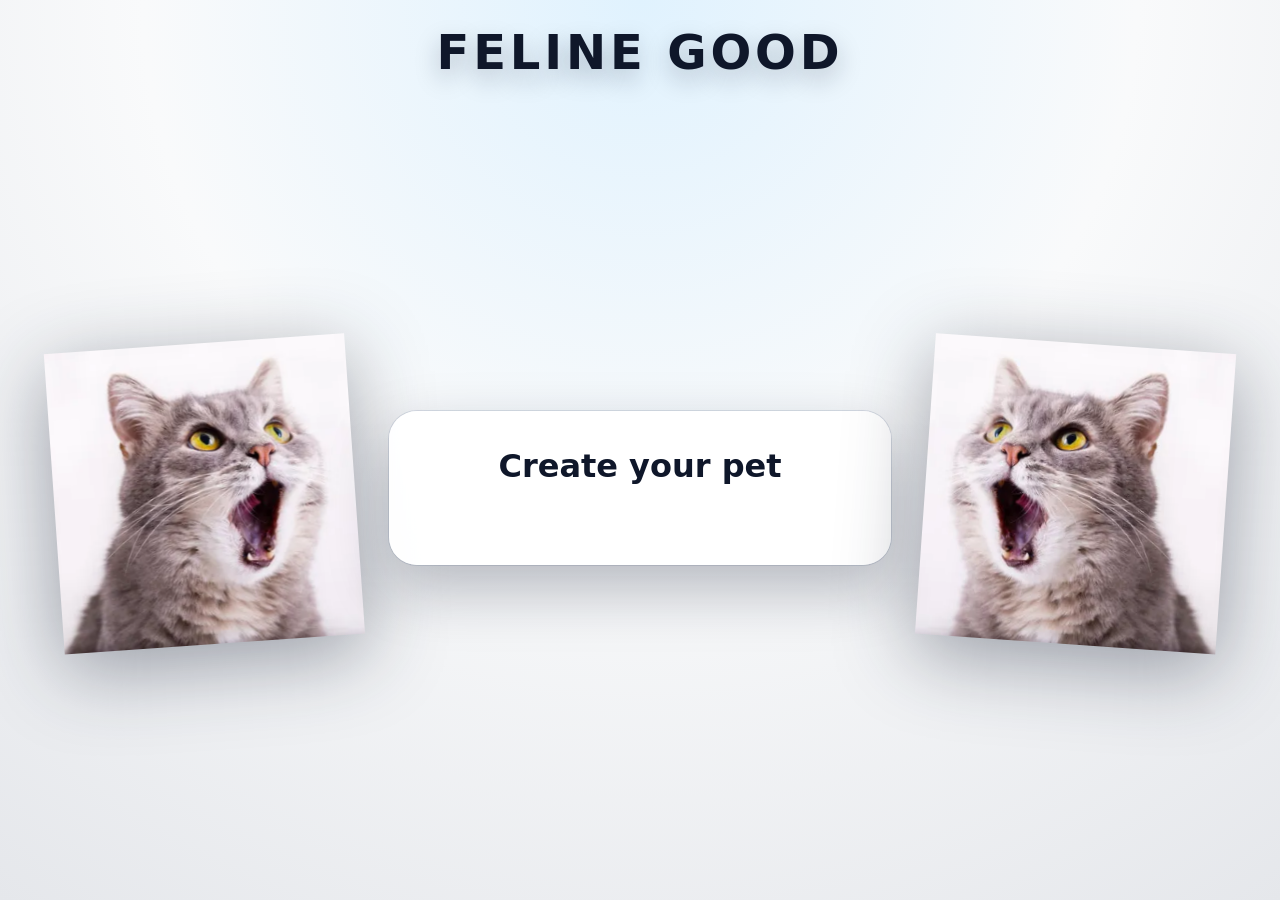
==== create-pet.html @ 7971389a "Started on pet creation page and other minor adjustments" ====
<!DOCTYPE html>
<html lang="en">
<head>
    <meta charset="UTF-8">
    <meta name="viewport" content="width=device-width, initial-scale=1.0">
    <link rel="stylesheet" href="css/login-register.css">
    <script src="js/auth.js" defer></script>
    <title>Feline Good | Create Pet</title>
</head>
<body>
    <div class="main-container">
        <header>
            <a href="index.html" id="title-link"><h1>Feline Good</h1></a>
        </header>
        <main>
            <div class="banner banner-left">
                <img src="media/cat-right.png" alt="An image of a cat looking to the right with a wide open mouth.">
            </div>
            <div id="main-content">
                <h2>Create your pet</h2>
                <p id="message"></p>
                
            </div>
            <div class="banner banner-right">
                <img src="media/cat-left.png" alt="An image of a cat looking to the left with a wide open mouth.">
            </div>
        </main>
    </div>
</body>
</html>
---- css/login-register.css ----
/* Global reset and base styles */
* {
	margin: 0;
	padding: 0;
	box-sizing: border-box;
}

html,
body {
	height: 100%;
}

body {
	font-family: system-ui, -apple-system, BlinkMacSystemFont, "Segoe UI", sans-serif;
	color: #111827; /* slate-900 */
	background: radial-gradient(circle at top, #e0f2fe 0, #f9fafb 45%, #e5e7eb 100%);
}

img {
	max-width: 100%;
	height: auto;
	display: block;
}

button {
	font: inherit;
}

/* Layout */
.main-container {
	min-height: 100vh;
	display: flex;
	flex-direction: column;
}

header {
	padding: 1.5rem 1.5rem 0.75rem;
}

header h1 {
	text-align: center;
	font-size: clamp(2rem, 3vw + 1rem, 3rem);
	letter-spacing: 0.08em;
	text-transform: uppercase;
	color: #0f172a; /* slate-900 */
	text-shadow: 0 10px 25px rgba(15, 23, 42, 0.25);
}

#title-link {
	text-decoration: none;
	color: inherit;
}

main {
	flex: 1;
	display: grid;
	grid-template-columns: minmax(0, 1.2fr) minmax(0, 2fr) minmax(0, 1.2fr);
	align-items: center;
	gap: 1.5rem;
	padding: 1.5rem clamp(1.5rem, 5vw, 4rem) 2.5rem;
}

/* Banners */
.banner {
	display: flex;
	justify-content: center;
	align-items: center;
}

.banner img {
	max-height: 380px;
	filter: drop-shadow(0 18px 40px rgba(15, 23, 42, 0.4));
	transform-origin: center bottom;
	transition: transform 250ms ease-out, filter 250ms ease-out;
}

.banner-left img {
	transform: rotate(-4deg) translateY(6px);
}

.banner-right img {
	transform: rotate(4deg) translateY(6px);
}

.banner img:hover {
	transform: translateY(-6px) scale(1.03);
	filter: drop-shadow(0 25px 55px rgba(15, 23, 42, 0.55));
}

/* Card in the middle */
#main-content {
	position: relative;
	background: rgba(255, 255, 255, 0.94);
	border-radius: 1.75rem;
	padding: 2.25rem 2.5rem 2.5rem;
	box-shadow:
		0 24px 60px rgba(15, 23, 42, 0.28),
		0 0 0 1px rgba(148, 163, 184, 0.3);
	display: flex;
	flex-direction: column;
	align-items: center;
	text-align: center;
	backdrop-filter: blur(18px);
}

#main-content h2 {
	font-size: 2rem;
	color: #0f172a;
	margin-bottom: 1.5rem;
}

#message {
    color: #dc2626; /* red-600 */
    font-weight: 600;
    margin-bottom: 1rem;
}

#mobile-img {
	width: 120px;
	aspect-ratio: 1 / 1;
	border-radius: 20px;
	border: 4px solid #f97316; /* orange-500 */
	box-shadow: 0 14px 30px rgba(249, 115, 22, 0.5);
	object-fit: cover;
	margin-bottom: 1.25rem;
}

#intro-paragraph {
	font-size: 1.05rem;
	line-height: 1.7;
	color: #4b5563; /* gray-600 */
	max-width: 34rem;
	margin-bottom: 1.75rem;
}

/* Form styles */
#main-content form {
	width: 100%;
	max-width: 400px;
	display: flex;
	flex-direction: column;
	gap: 1rem;
	margin-bottom: 1.5rem;
}

#main-content label {
	text-align: left;
	font-weight: 600;
	font-size: 0.95rem;
	color: #374151; /* gray-700 */
	margin-bottom: -0.5rem;
}

#main-content input[type="text"],
#main-content input[type="password"] {
	width: 100%;
	padding: 0.85rem 1.1rem;
	border: 2px solid #d1d5db; /* gray-300 */
	border-radius: 0.75rem;
	font-size: 1rem;
	color: #111827;
	background: #ffffff;
	transition: border-color 150ms ease-out, box-shadow 150ms ease-out;
}

#main-content input[type="text"]:focus,
#main-content input[type="password"]:focus {
	outline: none;
	border-color: #f97316; /* orange-500 */
	box-shadow: 0 0 0 3px rgba(249, 115, 22, 0.1);
}

#main-content form button[type="submit"] {
	margin-top: 0.5rem;
	background: linear-gradient(135deg, #f97316, #fb923c);
	color: #111827;
	border: none;
	border-radius: 999px;
	padding: 0.9rem 1.9rem;
	font-weight: 600;
	font-size: 0.98rem;
	cursor: pointer;
	transition: transform 150ms ease-out, box-shadow 150ms ease-out;
	box-shadow: 0 14px 30px rgba(15, 23, 42, 0.18);
	position: relative;
}

#main-content form button[type="submit"]::after {
	content: "";
	position: absolute;
	inset: 0;
	border-radius: inherit;
	border: 1px solid rgba(255, 255, 255, 0.4);
	pointer-events: none;
}

#main-content form button[type="submit"]:hover {
	transform: translateY(-1px) scale(1.02);
	box-shadow: 0 18px 40px rgba(15, 23, 42, 0.3);
}

#main-content form button[type="submit"]:active {
	transform: translateY(1px) scale(0.99);
	box-shadow: 0 8px 18px rgba(15, 23, 42, 0.2);
}

#main-content p {
	font-size: 0.95rem;
	color: #6b7280; /* gray-500 */
}

#main-content a {
	color: #f97316; /* orange-500 */
	text-decoration: none;
	font-weight: 600;
	transition: color 150ms ease-out;
}

#main-content a:hover {
	color: #ea580c; /* orange-600 */
	text-decoration: underline;
}

/* Buttons */
#main-content button {
	position: relative;
	border: none;
	border-radius: 999px;
	padding: 0.9rem 1.9rem;
	font-weight: 600;
	font-size: 0.98rem;
	cursor: pointer;
	transition: transform 150ms ease-out, box-shadow 150ms ease-out, background-color 150ms ease-out, color 150ms ease-out;
	box-shadow: 0 14px 30px rgba(15, 23, 42, 0.18);
}

#login-btn {
	background: linear-gradient(135deg, #f97316, #fb923c);
	color: #111827;
	margin-right: 0.75rem;
}

#register-btn {
	background: #111827;
	color: #f9fafb;
}

#main-content button::after {
	content: "";
	position: absolute;
	inset: 0;
	border-radius: inherit;
	border: 1px solid rgba(255, 255, 255, 0.4);
	pointer-events: none;
}

#main-content button:hover {
	transform: translateY(-1px) scale(1.02);
	box-shadow: 0 18px 40px rgba(15, 23, 42, 0.3);
}

#main-content button:active {
	transform: translateY(1px) scale(0.99);
	box-shadow: 0 8px 18px rgba(15, 23, 42, 0.2);
}

/* Responsive adjustments */
@media (max-width: 800px) {
	main {
		grid-template-columns: 1fr;
		padding-inline: 1.25rem;
		padding-block: 1.25rem 2.25rem;
	}

	.banner {
		display: none;
	}

	#main-content {
		max-width: 480px;
		margin-inline: auto;
		padding-inline: 1.75rem;
	}
}
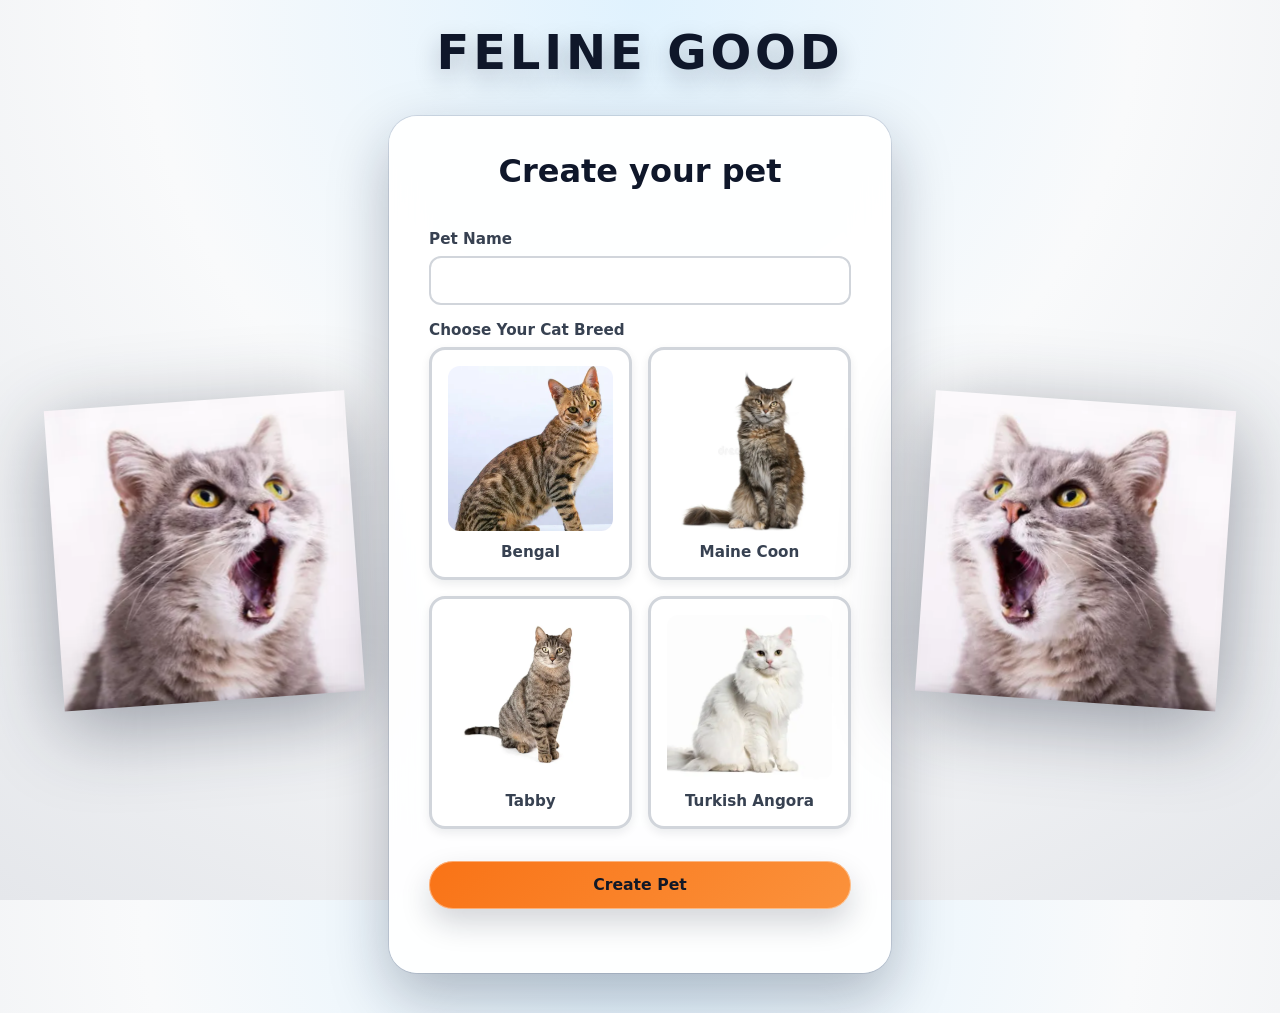
==== commit 26ecbe21: "Pet creation html css almost done" ====
--- a/create-pet.html
+++ b/create-pet.html
@@ -3,7 +3,7 @@
 <head>
     <meta charset="UTF-8">
     <meta name="viewport" content="width=device-width, initial-scale=1.0">
-    <link rel="stylesheet" href="css/login-register.css">
+    <link rel="stylesheet" href="css/create-pet.css">
     <script src="js/auth.js" defer></script>
     <title>Feline Good | Create Pet</title>
 </head>
@@ -19,7 +19,47 @@
             <div id="main-content">
                 <h2>Create your pet</h2>
                 <p id="message"></p>
-                
+                <form id="creation-form">
+                    <label for="pet-name">Pet Name</label>
+                    <input type="text" id="pet-name" name="pet-name" required>
+                    
+                    <label>Choose Your Cat Breed</label>
+                    <div class="breed-grid">
+                        <label class="breed-option">
+                            <input type="radio" name="breed" value="bengal-cat" required>
+                            <div class="breed-card">
+                                <img src="media/bengal-cat.png" alt="Bengal cat">
+                                <span class="breed-name">Bengal</span>
+                            </div>
+                        </label>
+                        
+                        <label class="breed-option">
+                            <input type="radio" name="breed" value="maine-coon" required>
+                            <div class="breed-card">
+                                <img src="media/maine-coon.png" alt="Maine Coon cat">
+                                <span class="breed-name">Maine Coon</span>
+                            </div>
+                        </label>
+                        
+                        <label class="breed-option">
+                            <input type="radio" name="breed" value="tabby-cat" required>
+                            <div class="breed-card">
+                                <img src="media/tabby-cat.png" alt="Tabby cat">
+                                <span class="breed-name">Tabby</span>
+                            </div>
+                        </label>
+                        
+                        <label class="breed-option">
+                            <input type="radio" name="breed" value="turkish-angora" required>
+                            <div class="breed-card">
+                                <img src="media/turkish-angora.png" alt="Turkish Angora cat">
+                                <span class="breed-name">Turkish Angora</span>
+                            </div>
+                        </label>
+                    </div>
+                    
+                    <button type="submit">Create Pet</button>
+                </form>
             </div>
             <div class="banner banner-right">
                 <img src="media/cat-left.png" alt="An image of a cat looking to the left with a wide open mouth.">
--- a/css/create-pet.css
+++ b/css/create-pet.css
@@ -0,0 +1,352 @@
+/* Global reset and base styles */
+* {
+	margin: 0;
+	padding: 0;
+	box-sizing: border-box;
+}
+
+html,
+body {
+	height: 100%;
+}
+
+body {
+	font-family: system-ui, -apple-system, BlinkMacSystemFont, "Segoe UI", sans-serif;
+	color: #111827; /* slate-900 */
+	background: radial-gradient(circle at top, #e0f2fe 0, #f9fafb 45%, #e5e7eb 100%);
+}
+
+img {
+	max-width: 100%;
+	height: auto;
+	display: block;
+}
+
+button {
+	font: inherit;
+}
+
+/* Layout */
+.main-container {
+	min-height: 100vh;
+	display: flex;
+	flex-direction: column;
+}
+
+header {
+	padding: 1.5rem 1.5rem 0.75rem;
+}
+
+header h1 {
+	text-align: center;
+	font-size: clamp(2rem, 3vw + 1rem, 3rem);
+	letter-spacing: 0.08em;
+	text-transform: uppercase;
+	color: #0f172a; /* slate-900 */
+	text-shadow: 0 10px 25px rgba(15, 23, 42, 0.25);
+}
+
+#title-link {
+	text-decoration: none;
+	color: inherit;
+}
+
+main {
+	flex: 1;
+	display: grid;
+	grid-template-columns: minmax(0, 1.2fr) minmax(0, 2fr) minmax(0, 1.2fr);
+	align-items: center;
+	gap: 1.5rem;
+	padding: 1.5rem clamp(1.5rem, 5vw, 4rem) 2.5rem;
+}
+
+/* Banners */
+.banner {
+	display: flex;
+	justify-content: center;
+	align-items: center;
+}
+
+.banner img {
+	max-height: 380px;
+	filter: drop-shadow(0 18px 40px rgba(15, 23, 42, 0.4));
+	transform-origin: center bottom;
+	transition: transform 250ms ease-out, filter 250ms ease-out;
+}
+
+.banner-left img {
+	transform: rotate(-4deg) translateY(6px);
+}
+
+.banner-right img {
+	transform: rotate(4deg) translateY(6px);
+}
+
+.banner img:hover {
+	transform: translateY(-6px) scale(1.03);
+	filter: drop-shadow(0 25px 55px rgba(15, 23, 42, 0.55));
+}
+
+/* Card in the middle */
+#main-content {
+	position: relative;
+	background: rgba(255, 255, 255, 0.94);
+	border-radius: 1.75rem;
+	padding: 2.25rem 2.5rem 2.5rem;
+	box-shadow:
+		0 24px 60px rgba(15, 23, 42, 0.28),
+		0 0 0 1px rgba(148, 163, 184, 0.3);
+	display: flex;
+	flex-direction: column;
+	align-items: center;
+	text-align: center;
+	backdrop-filter: blur(18px);
+}
+
+#main-content h2 {
+	font-size: 2rem;
+	color: #0f172a;
+	margin-bottom: 1.5rem;
+}
+
+#message {
+    color: #dc2626; /* red-600 */
+    font-weight: 600;
+    margin-bottom: 1rem;
+}
+
+#mobile-img {
+	width: 120px;
+	aspect-ratio: 1 / 1;
+	border-radius: 20px;
+	border: 4px solid #f97316; /* orange-500 */
+	box-shadow: 0 14px 30px rgba(249, 115, 22, 0.5);
+	object-fit: cover;
+	margin-bottom: 1.25rem;
+}
+
+#intro-paragraph {
+	font-size: 1.05rem;
+	line-height: 1.7;
+	color: #4b5563; /* gray-600 */
+	max-width: 34rem;
+	margin-bottom: 1.75rem;
+}
+
+/* Form styles */
+#main-content form {
+	width: 100%;
+	max-width: 600px;
+	display: flex;
+	flex-direction: column;
+	gap: 1rem;
+	margin-bottom: 1.5rem;
+}
+
+#main-content label {
+	text-align: left;
+	font-weight: 600;
+	font-size: 0.95rem;
+	color: #374151; /* gray-700 */
+	margin-bottom: -0.5rem;
+}
+
+#main-content input[type="text"],
+#main-content input[type="password"] {
+	width: 100%;
+	padding: 0.85rem 1.1rem;
+	border: 2px solid #d1d5db; /* gray-300 */
+	border-radius: 0.75rem;
+	font-size: 1rem;
+	color: #111827;
+	background: #ffffff;
+	transition: border-color 150ms ease-out, box-shadow 150ms ease-out;
+}
+
+#main-content input[type="text"]:focus,
+#main-content input[type="password"]:focus {
+	outline: none;
+	border-color: #f97316; /* orange-500 */
+	box-shadow: 0 0 0 3px rgba(249, 115, 22, 0.1);
+}
+
+#main-content form button[type="submit"] {
+	margin-top: 0.5rem;
+	background: linear-gradient(135deg, #f97316, #fb923c);
+	color: #111827;
+	border: none;
+	border-radius: 999px;
+	padding: 0.9rem 1.9rem;
+	font-weight: 600;
+	font-size: 0.98rem;
+	cursor: pointer;
+	transition: transform 150ms ease-out, box-shadow 150ms ease-out;
+	box-shadow: 0 14px 30px rgba(15, 23, 42, 0.18);
+	position: relative;
+}
+
+#main-content form button[type="submit"]::after {
+	content: "";
+	position: absolute;
+	inset: 0;
+	border-radius: inherit;
+	border: 1px solid rgba(255, 255, 255, 0.4);
+	pointer-events: none;
+}
+
+#main-content form button[type="submit"]:hover {
+	transform: translateY(-1px) scale(1.02);
+	box-shadow: 0 18px 40px rgba(15, 23, 42, 0.3);
+}
+
+#main-content form button[type="submit"]:active {
+	transform: translateY(1px) scale(0.99);
+	box-shadow: 0 8px 18px rgba(15, 23, 42, 0.2);
+}
+
+#main-content p {
+	font-size: 0.95rem;
+	color: #6b7280; /* gray-500 */
+}
+
+#main-content a {
+	color: #f97316; /* orange-500 */
+	text-decoration: none;
+	font-weight: 600;
+	transition: color 150ms ease-out;
+}
+
+#main-content a:hover {
+	color: #ea580c; /* orange-600 */
+	text-decoration: underline;
+}
+
+/* Breed selection grid */
+.breed-grid {
+	display: grid;
+	grid-template-columns: repeat(2, 1fr);
+	gap: 1rem;
+	margin-bottom: 0.5rem;
+}
+
+.breed-option {
+	cursor: pointer;
+	margin-bottom: 0 !important;
+}
+
+.breed-option input[type="radio"] {
+	position: absolute;
+	opacity: 0;
+	pointer-events: none;
+}
+
+.breed-card {
+	background: #ffffff;
+	border: 3px solid #d1d5db; /* gray-300 */
+	border-radius: 1rem;
+	padding: 1rem;
+	display: flex;
+	flex-direction: column;
+	align-items: center;
+	gap: 0.75rem;
+	transition: all 200ms ease-out;
+	box-shadow: 0 4px 10px rgba(15, 23, 42, 0.08);
+}
+
+.breed-card img {
+	width: 100%;
+	aspect-ratio: 1 / 1;
+	object-fit: cover;
+	border-radius: 0.75rem;
+	transition: transform 200ms ease-out;
+}
+
+.breed-name {
+	font-weight: 600;
+	font-size: 0.95rem;
+	color: #374151; /* gray-700 */
+	text-align: center;
+}
+
+.breed-option:hover .breed-card {
+	border-color: #fb923c; /* orange-400 */
+	transform: translateY(-2px);
+	box-shadow: 0 8px 20px rgba(249, 115, 22, 0.15);
+}
+
+.breed-option:hover .breed-card img {
+	transform: scale(1.05);
+}
+
+.breed-option input[type="radio"]:checked + .breed-card {
+	border-color: #f97316; /* orange-500 */
+	border-width: 3px;
+	background: linear-gradient(135deg, rgba(249, 115, 22, 0.05), rgba(251, 146, 60, 0.05));
+	box-shadow: 0 8px 24px rgba(249, 115, 22, 0.25);
+}
+
+.breed-option input[type="radio"]:checked + .breed-card .breed-name {
+	color: #f97316; /* orange-500 */
+}
+
+/* Buttons */
+#main-content button {
+	position: relative;
+	border: none;
+	border-radius: 999px;
+	padding: 0.9rem 1.9rem;
+	font-weight: 600;
+	font-size: 0.98rem;
+	cursor: pointer;
+	transition: transform 150ms ease-out, box-shadow 150ms ease-out, background-color 150ms ease-out, color 150ms ease-out;
+	box-shadow: 0 14px 30px rgba(15, 23, 42, 0.18);
+}
+
+#login-btn {
+	background: linear-gradient(135deg, #f97316, #fb923c);
+	color: #111827;
+	margin-right: 0.75rem;
+}
+
+#register-btn {
+	background: #111827;
+	color: #f9fafb;
+}
+
+#main-content button::after {
+	content: "";
+	position: absolute;
+	inset: 0;
+	border-radius: inherit;
+	border: 1px solid rgba(255, 255, 255, 0.4);
+	pointer-events: none;
+}
+
+#main-content button:hover {
+	transform: translateY(-1px) scale(1.02);
+	box-shadow: 0 18px 40px rgba(15, 23, 42, 0.3);
+}
+
+#main-content button:active {
+	transform: translateY(1px) scale(0.99);
+	box-shadow: 0 8px 18px rgba(15, 23, 42, 0.2);
+}
+
+/* Responsive adjustments */
+@media (max-width: 800px) {
+	main {
+		grid-template-columns: 1fr;
+		padding-inline: 1.25rem;
+		padding-block: 1.25rem 2.25rem;
+	}
+
+	.banner {
+		display: none;
+	}
+
+	#main-content {
+		max-width: 480px;
+		margin-inline: auto;
+		padding-inline: 1.75rem;
+	}
+}
